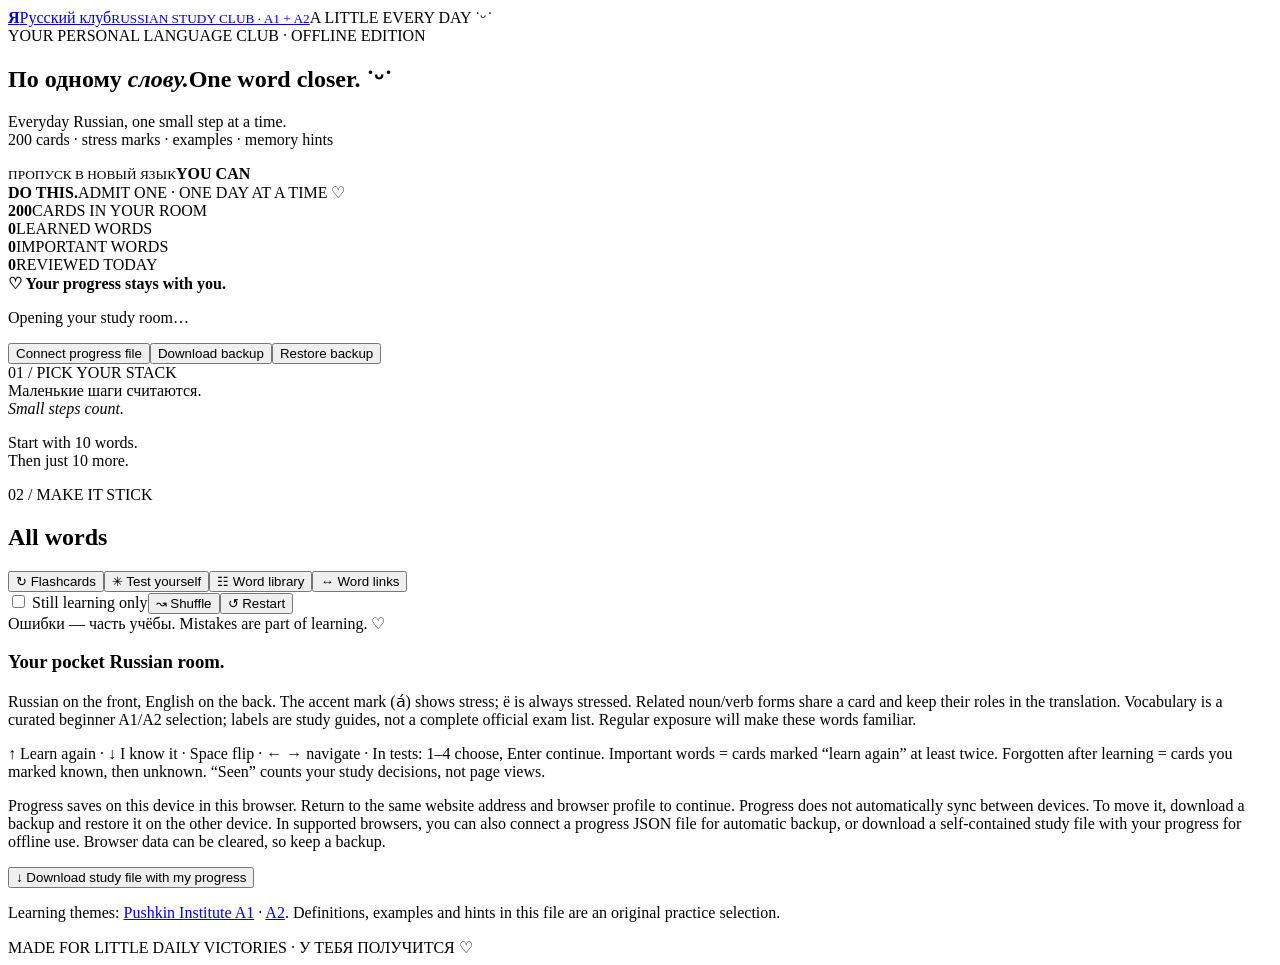
==== template.html @ 3bb1d275 "Prepare Russian Study Club for GitHub Pages" ====
<!doctype html>
<html lang="en"><head><meta charset="utf-8"><meta name="viewport" content="width=device-width,initial-scale=1"><meta name="description" content="Learn everyday Russian with 200 A1/A2 flashcards, quizzes, stress marks and examples. Save your progress and study offline."><meta name="theme-color" content="#243e3b"><title>Русский клуб · Russian Study Club</title><style>/*STYLE*/</style></head><body>
<header><a class="brand" href="#"><b class="seal">Я</b><span>Русский клуб<small>RUSSIAN STUDY CLUB · A1 + A2</small></span></a><span class="edition">A LITTLE EVERY DAY ˙ᵕ˙</span></header>
<main><section class="intro"><div><div class="eyebrow">YOUR PERSONAL LANGUAGE CLUB · OFFLINE EDITION</div><h1>По одному <em>слову.</em><span>One word closer. ˙ᵕ˙</span></h1><p>Everyday Russian, one small step at a time.<br>200 cards · stress marks · examples · memory hints</p></div><div class="ticket"><small>ПРОПУСК В НОВЫЙ ЯЗЫК</small><strong>YOU CAN<br>DO THIS.</strong><span>ADMIT ONE · ONE DAY AT A TIME ♡</span></div></section>
<section class="stats" aria-label="Study statistics"><div><strong id="total">200</strong><span>CARDS IN YOUR ROOM</span></div><div><strong id="learnedTotal">0</strong><span>LEARNED WORDS</span></div><div><strong id="importantTotal">0</strong><span>IMPORTANT WORDS</span></div><div><strong id="todayTotal">0</strong><span>REVIEWED TODAY</span></div></section>
<section class="savebar"><div><b>♡ Your progress stays with you.</b><p id="saveStatus" role="status">Opening your study room…</p></div><div class="actions"><button id="connectFile">Connect progress file</button><button id="backup">Download backup</button><button id="import">Restore backup</button><input id="importFile" type="file" accept="application/json,.json" hidden></div></section>
<div class="workspace"><aside><div class="eyebrow">01 / PICK YOUR STACK</div><nav id="categories" aria-label="Word categories"></nav><div class="little-note">Маленькие шаги считаются.<br><i>Small steps count.</i><p>Start with 10 words.<br>Then just 10 more.</p></div></aside><section class="study"><div class="eyebrow">02 / MAKE IT STICK</div><div class="title-row"><h2 id="stackTitle">All words</h2><span id="stackCount" class="pill"></span></div><div class="tabs" role="group" aria-label="Study mode"><button data-mode="cards">↻ Flashcards</button><button data-mode="quiz">✳ Test yourself</button><button data-mode="library">☷ Word library</button><button data-mode="links">↔ Word links</button></div><div id="controls"><label><input id="unlearned" type="checkbox"> Still learning only</label><button id="shuffle">↝ Shuffle</button><button id="restart">↺ Restart</button></div><div id="content"></div><div class="motivation" id="motivation">Ошибки — часть учёбы. Mistakes are part of learning. ♡</div></section></div>
<section class="about"><h3>Your pocket Russian room.</h3><p>Russian on the front, English on the back. The accent mark (а́) shows stress; ё is always stressed. Related noun/verb forms share a card and keep their roles in the translation. Vocabulary is a curated beginner A1/A2 selection; labels are study guides, not a complete official exam list. Regular exposure will make these words familiar.</p><p>↑ Learn again · ↓ I know it · Space flip · ← → navigate · In tests: 1–4 choose, Enter continue. Important words = cards marked “learn again” at least twice. Forgotten after learning = cards you marked known, then unknown. “Seen” counts your study decisions, not page views.</p><p>Progress saves on this device in this browser. Return to the same website address and browser profile to continue. Progress does not automatically sync between devices. To move it, download a backup and restore it on the other device. In supported browsers, you can also connect a progress JSON file for automatic backup, or download a self-contained study file with your progress for offline use. Browser data can be cleared, so keep a backup.</p><button id="downloadHtml">↓ Download study file with my progress</button><p class="source">Learning themes: <a href="https://www.pushkininstitute.ru/beginner" target="_blank" rel="noreferrer">Pushkin Institute A1</a> · <a href="https://www.pushkininstitute.ru/basic" target="_blank" rel="noreferrer">A2</a>. Definitions, examples and hints in this file are an original practice selection.</p></section>
</main><footer>MADE FOR LITTLE DAILY VICTORIES · У ТЕБЯ ПОЛУЧИТСЯ ♡</footer><dialog id="fileDialog"><h2>Existing progress file</h2><p id="fileQuestion"></p><div class="actions"><button id="useExisting">Restore its progress</button><button id="replaceExisting">Replace with current progress</button><button id="cancelExisting">Cancel</button></div></dialog><div id="toast" role="status"></div>
<script id="word-data" type="application/json">/*WORDS*/</script>
<script id="embedded-progress" type="application/json">null</script>
<script>/*PERSISTENCE*/</script>
<script>/*APP*/</script>
</body></html>
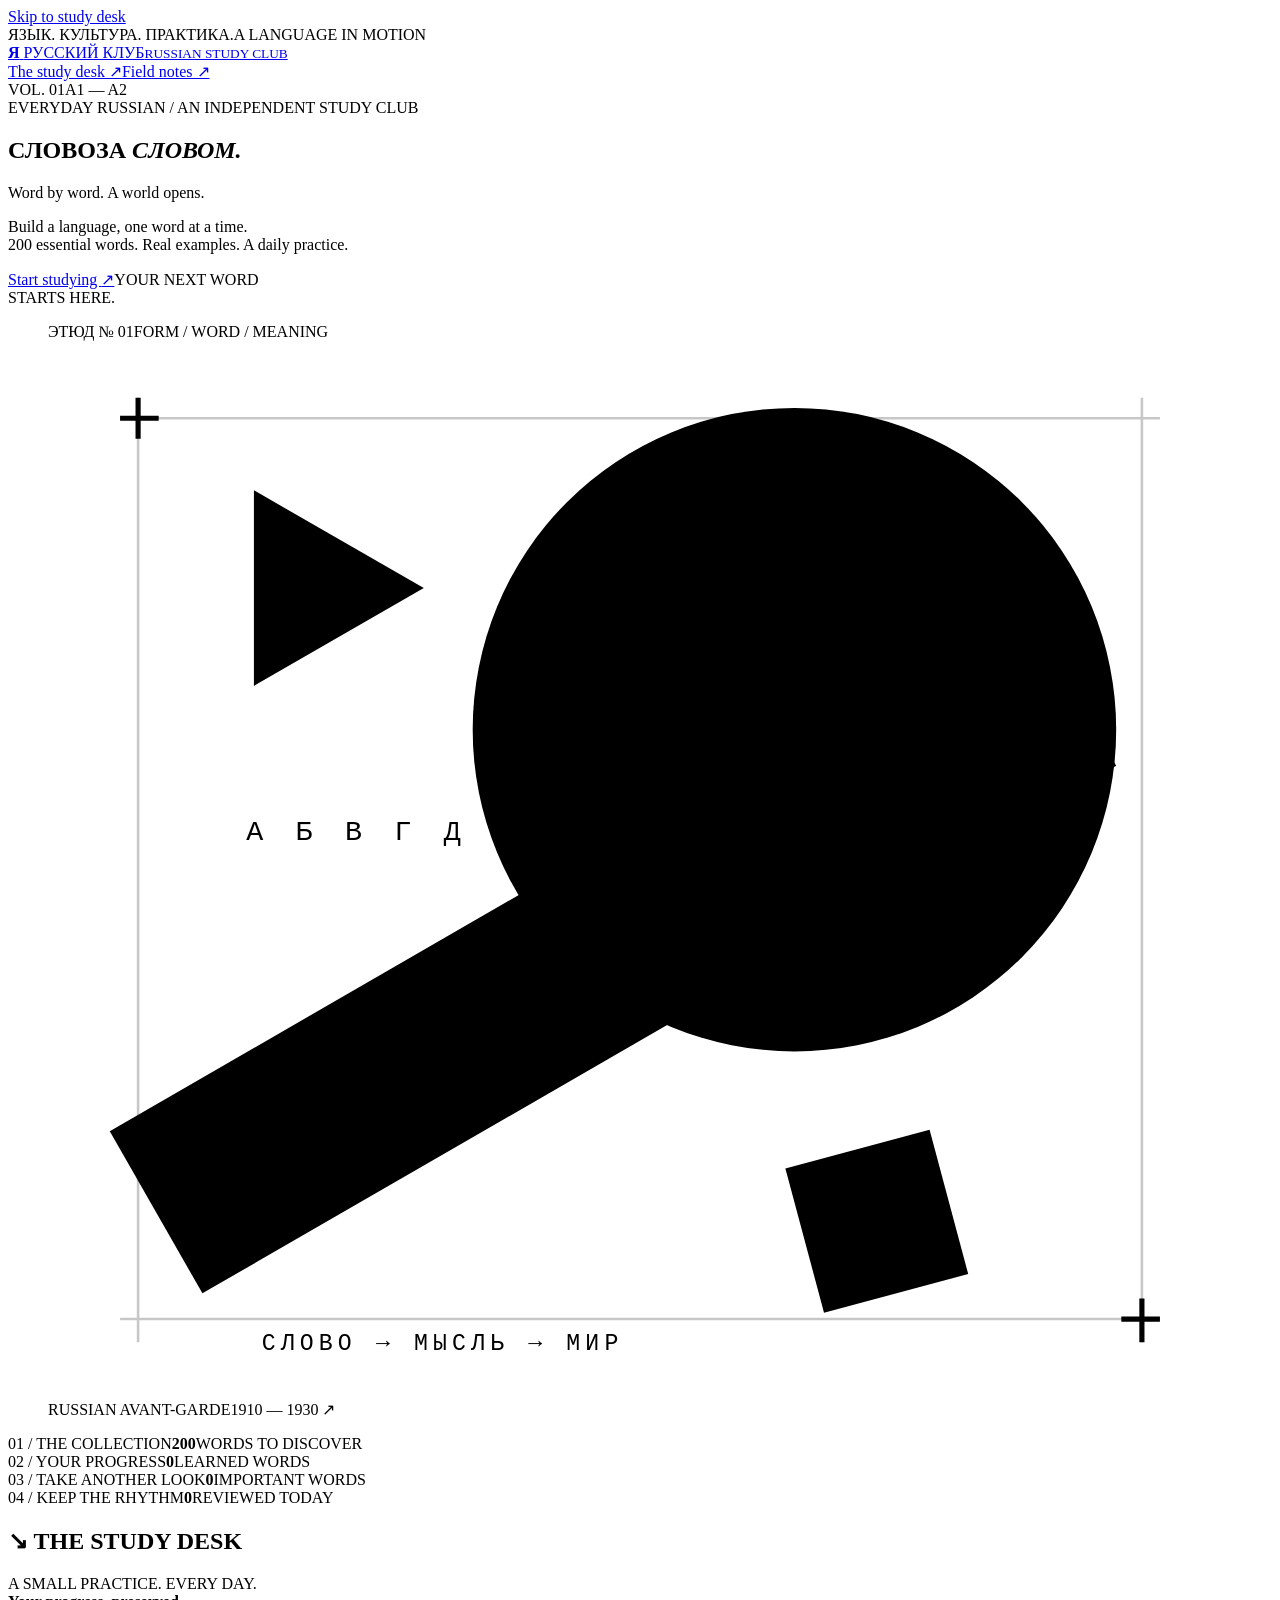
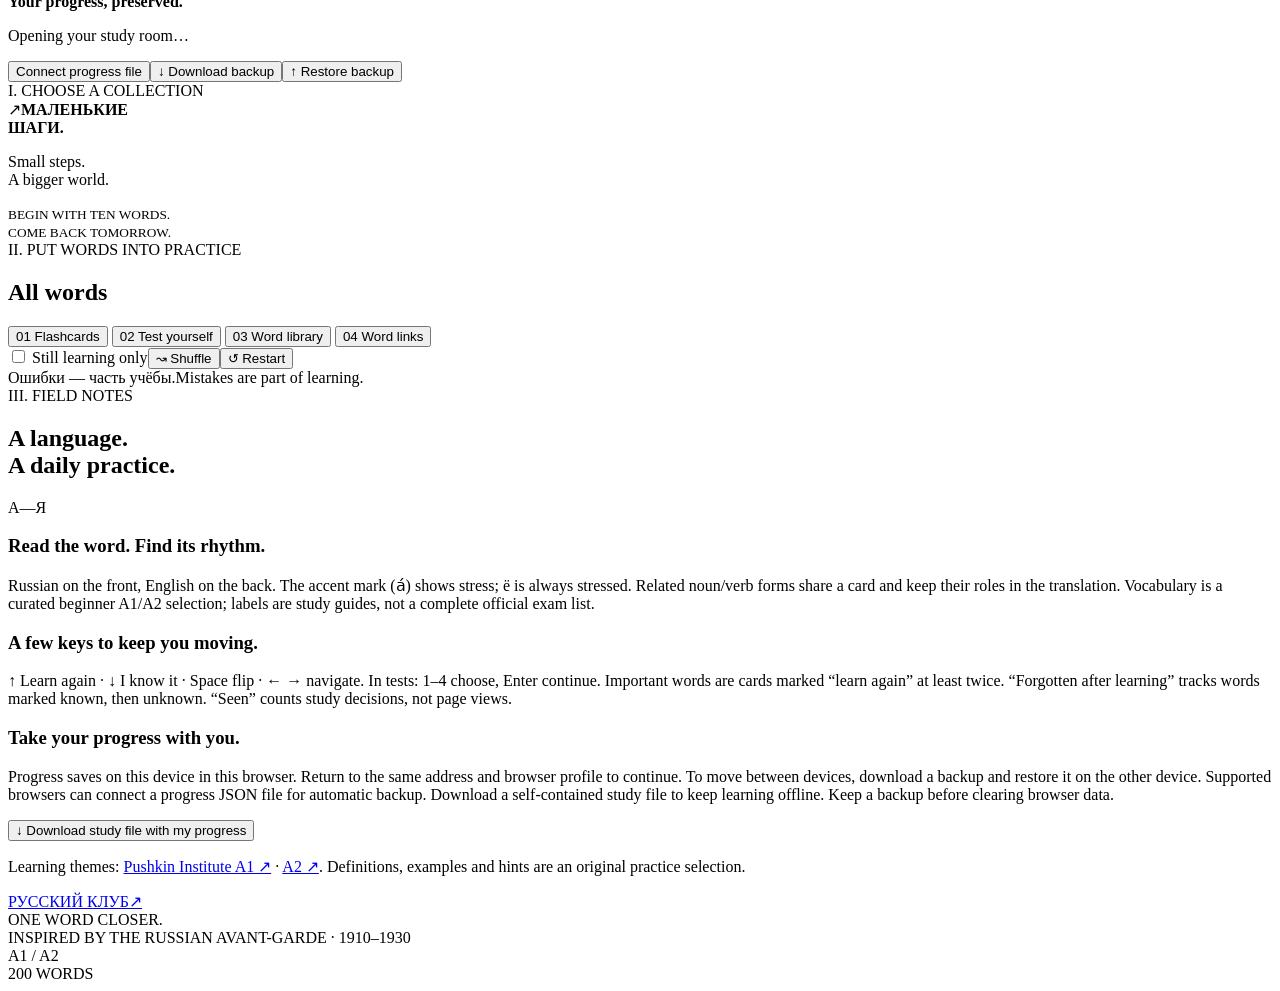
==== commit 9ad3820e: "Redesign study club with Russian avant-garde typography and geometry" ====
--- a/template.html
+++ b/template.html
@@ -1,14 +1,107 @@
 <!doctype html>
-<html lang="en"><head><meta charset="utf-8"><meta name="viewport" content="width=device-width,initial-scale=1"><meta name="description" content="Learn everyday Russian with 200 A1/A2 flashcards, quizzes, stress marks and examples. Save your progress and study offline."><meta name="theme-color" content="#243e3b"><title>Русский клуб · Russian Study Club</title><style>/*STYLE*/</style></head><body>
-<header><a class="brand" href="#"><b class="seal">Я</b><span>Русский клуб<small>RUSSIAN STUDY CLUB · A1 + A2</small></span></a><span class="edition">A LITTLE EVERY DAY ˙ᵕ˙</span></header>
-<main><section class="intro"><div><div class="eyebrow">YOUR PERSONAL LANGUAGE CLUB · OFFLINE EDITION</div><h1>По одному <em>слову.</em><span>One word closer. ˙ᵕ˙</span></h1><p>Everyday Russian, one small step at a time.<br>200 cards · stress marks · examples · memory hints</p></div><div class="ticket"><small>ПРОПУСК В НОВЫЙ ЯЗЫК</small><strong>YOU CAN<br>DO THIS.</strong><span>ADMIT ONE · ONE DAY AT A TIME ♡</span></div></section>
-<section class="stats" aria-label="Study statistics"><div><strong id="total">200</strong><span>CARDS IN YOUR ROOM</span></div><div><strong id="learnedTotal">0</strong><span>LEARNED WORDS</span></div><div><strong id="importantTotal">0</strong><span>IMPORTANT WORDS</span></div><div><strong id="todayTotal">0</strong><span>REVIEWED TODAY</span></div></section>
-<section class="savebar"><div><b>♡ Your progress stays with you.</b><p id="saveStatus" role="status">Opening your study room…</p></div><div class="actions"><button id="connectFile">Connect progress file</button><button id="backup">Download backup</button><button id="import">Restore backup</button><input id="importFile" type="file" accept="application/json,.json" hidden></div></section>
-<div class="workspace"><aside><div class="eyebrow">01 / PICK YOUR STACK</div><nav id="categories" aria-label="Word categories"></nav><div class="little-note">Маленькие шаги считаются.<br><i>Small steps count.</i><p>Start with 10 words.<br>Then just 10 more.</p></div></aside><section class="study"><div class="eyebrow">02 / MAKE IT STICK</div><div class="title-row"><h2 id="stackTitle">All words</h2><span id="stackCount" class="pill"></span></div><div class="tabs" role="group" aria-label="Study mode"><button data-mode="cards">↻ Flashcards</button><button data-mode="quiz">✳ Test yourself</button><button data-mode="library">☷ Word library</button><button data-mode="links">↔ Word links</button></div><div id="controls"><label><input id="unlearned" type="checkbox"> Still learning only</label><button id="shuffle">↝ Shuffle</button><button id="restart">↺ Restart</button></div><div id="content"></div><div class="motivation" id="motivation">Ошибки — часть учёбы. Mistakes are part of learning. ♡</div></section></div>
-<section class="about"><h3>Your pocket Russian room.</h3><p>Russian on the front, English on the back. The accent mark (а́) shows stress; ё is always stressed. Related noun/verb forms share a card and keep their roles in the translation. Vocabulary is a curated beginner A1/A2 selection; labels are study guides, not a complete official exam list. Regular exposure will make these words familiar.</p><p>↑ Learn again · ↓ I know it · Space flip · ← → navigate · In tests: 1–4 choose, Enter continue. Important words = cards marked “learn again” at least twice. Forgotten after learning = cards you marked known, then unknown. “Seen” counts your study decisions, not page views.</p><p>Progress saves on this device in this browser. Return to the same website address and browser profile to continue. Progress does not automatically sync between devices. To move it, download a backup and restore it on the other device. In supported browsers, you can also connect a progress JSON file for automatic backup, or download a self-contained study file with your progress for offline use. Browser data can be cleared, so keep a backup.</p><button id="downloadHtml">↓ Download study file with my progress</button><p class="source">Learning themes: <a href="https://www.pushkininstitute.ru/beginner" target="_blank" rel="noreferrer">Pushkin Institute A1</a> · <a href="https://www.pushkininstitute.ru/basic" target="_blank" rel="noreferrer">A2</a>. Definitions, examples and hints in this file are an original practice selection.</p></section>
-</main><footer>MADE FOR LITTLE DAILY VICTORIES · У ТЕБЯ ПОЛУЧИТСЯ ♡</footer><dialog id="fileDialog"><h2>Existing progress file</h2><p id="fileQuestion"></p><div class="actions"><button id="useExisting">Restore its progress</button><button id="replaceExisting">Replace with current progress</button><button id="cancelExisting">Cancel</button></div></dialog><div id="toast" role="status"></div>
-<script id="word-data" type="application/json">/*WORDS*/</script>
-<script id="embedded-progress" type="application/json">null</script>
-<script>/*PERSISTENCE*/</script>
-<script>/*APP*/</script>
-</body></html>
+<html lang="en">
+<head>
+  <meta charset="utf-8">
+  <meta name="viewport" content="width=device-width,initial-scale=1">
+  <meta name="description" content="Learn everyday Russian with 200 A1/A2 flashcards, quizzes, stress marks and examples. A study desk inspired by the Russian avant-garde.">
+  <meta name="theme-color" content="#c33426">
+  <title>Русский клуб · Russian Study Club</title>
+  <style>/*STYLE*/</style>
+</head>
+<body>
+  <a class="skip-link" href="#study-room">Skip to study desk</a>
+  <div class="topline"><span>ЯЗЫК. КУЛЬТУРА. ПРАКТИКА.</span><span>A LANGUAGE IN MOTION</span></div>
+  <header class="masthead">
+    <a class="brand" href="#" aria-label="Russian Study Club home">
+      <b class="seal" lang="ru" aria-hidden="true">Я</b>
+      <span><span class="brand-name" lang="ru">РУССКИЙ КЛУБ</span><small>RUSSIAN STUDY CLUB</small></span>
+    </a>
+    <div class="header-links"><a href="#study-room">The study desk ↗</a><a href="#field-notes">Field notes ↗</a></div>
+    <span class="edition">VOL. 01<span>A1 — A2</span></span>
+  </header>
+  <main>
+    <section class="intro" aria-labelledby="hero-title">
+      <div class="intro-copy">
+        <div class="eyebrow"><span class="red-square" aria-hidden="true"></span> EVERYDAY RUSSIAN / AN INDEPENDENT STUDY CLUB</div>
+        <h1 id="hero-title" lang="ru"><span class="hero-word">СЛОВО</span><span class="hero-phrase">ЗА <em>СЛОВОМ.</em></span></h1>
+        <p class="hero-translation">Word by word. A world opens.</p>
+        <p class="intro-description">Build a language, one word at a time.<br>200 essential words. Real examples. A daily practice.</p>
+        <div class="hero-action"><a class="start-study" href="#study-room">Start studying <span aria-hidden="true">↗</span></a><span>YOUR NEXT WORD<br>STARTS HERE.</span></div>
+      </div>
+      <figure class="poster">
+        <div class="poster-caption"><span>ЭТЮД № 01</span><span>FORM / WORD / MEANING</span></div>
+        <svg class="poster-art" viewBox="0 0 460 410" aria-hidden="true" focusable="false" xmlns="http://www.w3.org/2000/svg">
+          <path d="M28 30H432M28 380H432M35 22V389M425 22V389" fill="none" stroke="currentColor" stroke-width="1" opacity=".22"/>
+          <path d="M28 30H43M35 22V38M417 380H432M425 372V389" fill="none" stroke="currentColor" stroke-width="2"/>
+          <circle cx="290" cy="151" r="125" fill="var(--red)"/>
+          <text x="285" y="226" text-anchor="middle" fill="var(--paper)" font-family="Arial, sans-serif" font-size="211" font-weight="900">Я</text>
+          <path d="M24 307L379 102L415 165L60 370Z" fill="var(--ink)"/>
+          <text transform="translate(94 323) rotate(-30)" fill="var(--paper)" font-family="Arial, sans-serif" font-size="53" font-weight="800" letter-spacing="7">УЧИСЬ</text>
+          <path d="M80 58L146 96L80 134Z" fill="var(--red)"/>
+          <path d="M69 47V149M59 139H155" fill="none" stroke="var(--ink)" stroke-width="2"/>
+          <rect x="293" y="313" width="58" height="58" fill="var(--ink)" transform="rotate(-15 322 342)"/>
+          <path d="M369 286V364M357 286V364M345 286V304" stroke="var(--red)" stroke-width="5"/>
+          <text x="77" y="194" fill="var(--ink)" font-family="monospace" font-size="11" letter-spacing="3">А Б В Г Д</text>
+          <text x="83" y="392" fill="var(--ink)" font-family="monospace" font-size="9" letter-spacing="2">СЛОВО → МЫСЛЬ → МИР</text>
+        </svg>
+        <figcaption><span>RUSSIAN AVANT-GARDE</span><span>1910 — 1930 ↗</span></figcaption>
+      </figure>
+    </section>
+
+    <section class="stats" aria-label="Study statistics">
+      <div class="stat-total"><span class="stat-index">01 / THE COLLECTION</span><strong id="total">200</strong><span>WORDS TO DISCOVER</span></div>
+      <div><span class="stat-index">02 / YOUR PROGRESS</span><strong id="learnedTotal">0</strong><span>LEARNED WORDS</span></div>
+      <div><span class="stat-index">03 / TAKE ANOTHER LOOK</span><strong id="importantTotal">0</strong><span>IMPORTANT WORDS</span></div>
+      <div><span class="stat-index">04 / KEEP THE RHYTHM</span><strong id="todayTotal">0</strong><span>REVIEWED TODAY</span></div>
+    </section>
+
+    <div class="desk-heading" id="study-room"><h2><span aria-hidden="true">↘</span> THE STUDY DESK</h2><span>A SMALL PRACTICE. EVERY DAY.</span></div>
+    <section class="savebar" aria-label="Progress and backups">
+      <div><b><span class="status-dot" aria-hidden="true"></span> Your progress, preserved.</b><p id="saveStatus" role="status">Opening your study room…</p></div>
+      <div class="actions"><button id="connectFile">Connect progress file</button><button id="backup">↓ Download backup</button><button id="import">↑ Restore backup</button><input id="importFile" type="file" accept="application/json,.json" hidden></div>
+    </section>
+
+    <div class="workspace">
+      <aside>
+        <div class="eyebrow">I. CHOOSE A COLLECTION</div>
+        <nav id="categories" aria-label="Word categories"></nav>
+        <div class="little-note"><span class="note-symbol" aria-hidden="true">↗</span><strong lang="ru">МАЛЕНЬКИЕ<br>ШАГИ.</strong><p>Small steps.<br>A bigger world.</p><span class="note-rule"></span><small>BEGIN WITH TEN WORDS.<br>COME BACK TOMORROW.</small></div>
+      </aside>
+      <section class="study" aria-label="Study collection">
+        <div class="eyebrow">II. PUT WORDS INTO PRACTICE</div>
+        <div class="title-row"><h2 id="stackTitle">All words</h2><span id="stackCount" class="pill"></span></div>
+        <div class="tabs" role="group" aria-label="Study mode">
+          <button data-mode="cards"><span class="tab-number" aria-hidden="true">01</span> Flashcards</button>
+          <button data-mode="quiz"><span class="tab-number" aria-hidden="true">02</span> Test yourself</button>
+          <button data-mode="library"><span class="tab-number" aria-hidden="true">03</span> Word library</button>
+          <button data-mode="links"><span class="tab-number" aria-hidden="true">04</span> Word links</button>
+        </div>
+        <div id="controls"><label><input id="unlearned" type="checkbox"> Still learning only</label><button id="shuffle">↝ Shuffle</button><button id="restart">↺ Restart</button></div>
+        <div id="content"></div>
+        <div class="motivation" id="motivation"><span lang="ru">Ошибки — часть учёбы.</span><span>Mistakes are part of learning.</span></div>
+      </section>
+    </div>
+
+    <section class="about" id="field-notes" aria-labelledby="notes-title">
+      <div class="about-title"><div class="eyebrow">III. FIELD NOTES</div><h2 id="notes-title">A language.<br>A daily practice.</h2><span class="about-mark" lang="ru" aria-hidden="true">А—Я</span></div>
+      <div class="about-copy">
+        <h3>Read the word. Find its rhythm.</h3>
+        <p>Russian on the front, English on the back. The accent mark (а́) shows stress; ё is always stressed. Related noun/verb forms share a card and keep their roles in the translation. Vocabulary is a curated beginner A1/A2 selection; labels are study guides, not a complete official exam list.</p>
+        <h3>A few keys to keep you moving.</h3>
+        <p>↑ Learn again · ↓ I know it · Space flip · ← → navigate. In tests: 1–4 choose, Enter continue. Important words are cards marked “learn again” at least twice. “Forgotten after learning” tracks words marked known, then unknown. “Seen” counts study decisions, not page views.</p>
+        <h3>Take your progress with you.</h3>
+        <p>Progress saves on this device in this browser. Return to the same address and browser profile to continue. To move between devices, download a backup and restore it on the other device. Supported browsers can connect a progress JSON file for automatic backup. Download a self-contained study file to keep learning offline. Keep a backup before clearing browser data.</p>
+        <button id="downloadHtml">↓ Download study file with my progress</button>
+        <p class="source">Learning themes: <a href="https://www.pushkininstitute.ru/beginner" target="_blank" rel="noreferrer">Pushkin Institute A1 ↗</a> · <a href="https://www.pushkininstitute.ru/basic" target="_blank" rel="noreferrer">A2 ↗</a>. Definitions, examples and hints are an original practice selection.</p>
+      </div>
+    </section>
+  </main>
+  <footer><a class="footer-brand" href="#" lang="ru">РУССКИЙ КЛУБ<span aria-hidden="true">↗</span></a><div>ONE WORD CLOSER.<br><span>INSPIRED BY THE RUSSIAN AVANT-GARDE · 1910–1930</span></div><span class="footer-edition">A1 / A2<br>200 WORDS</span></footer>
+  <dialog id="fileDialog"><div class="eyebrow">PROGRESS ARCHIVE</div><h2>Existing progress file</h2><p id="fileQuestion"></p><div class="actions"><button id="useExisting">Restore its progress</button><button id="replaceExisting">Replace with current progress</button><button id="cancelExisting">Cancel</button></div></dialog>
+  <div id="toast" role="status"></div>
+  <script id="word-data" type="application/json">/*WORDS*/</script>
+  <script id="embedded-progress" type="application/json">null</script>
+  <script>/*PERSISTENCE*/</script>
+  <script>/*APP*/</script>
+</body>
+</html>
